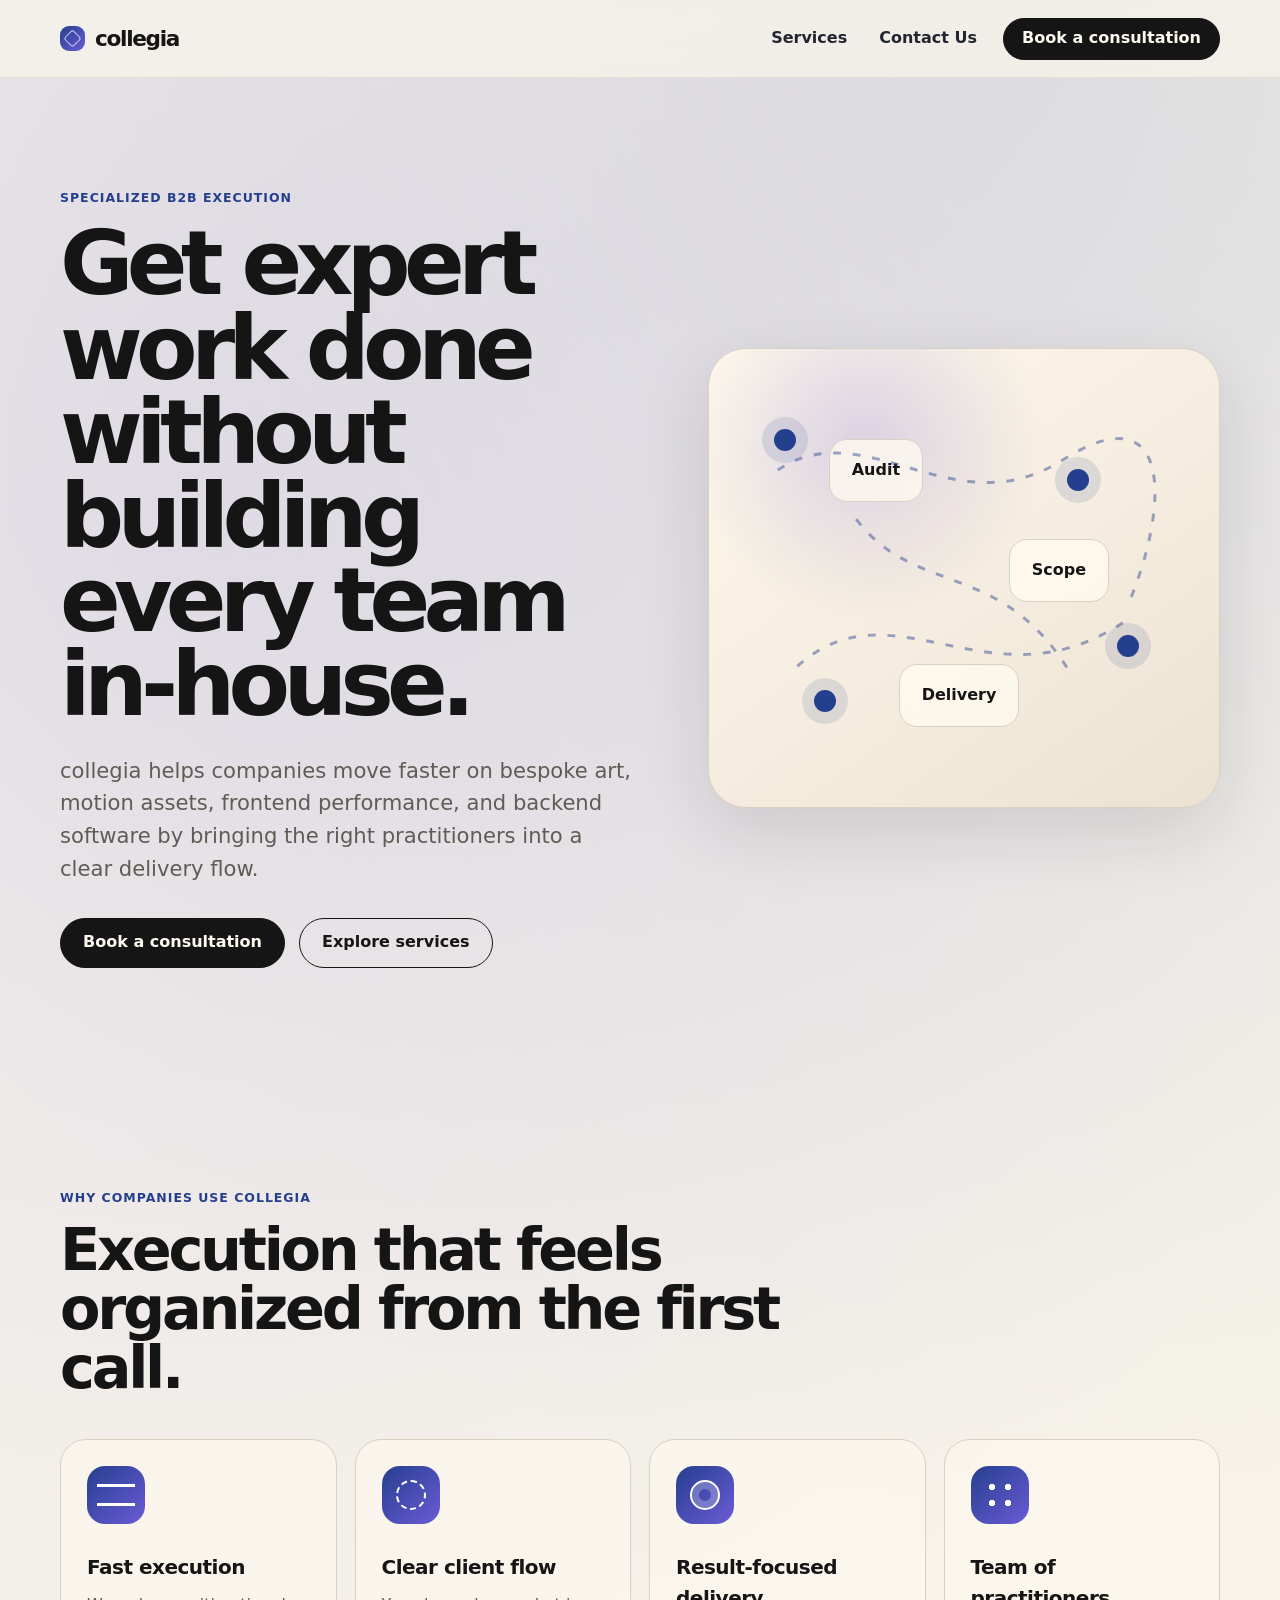
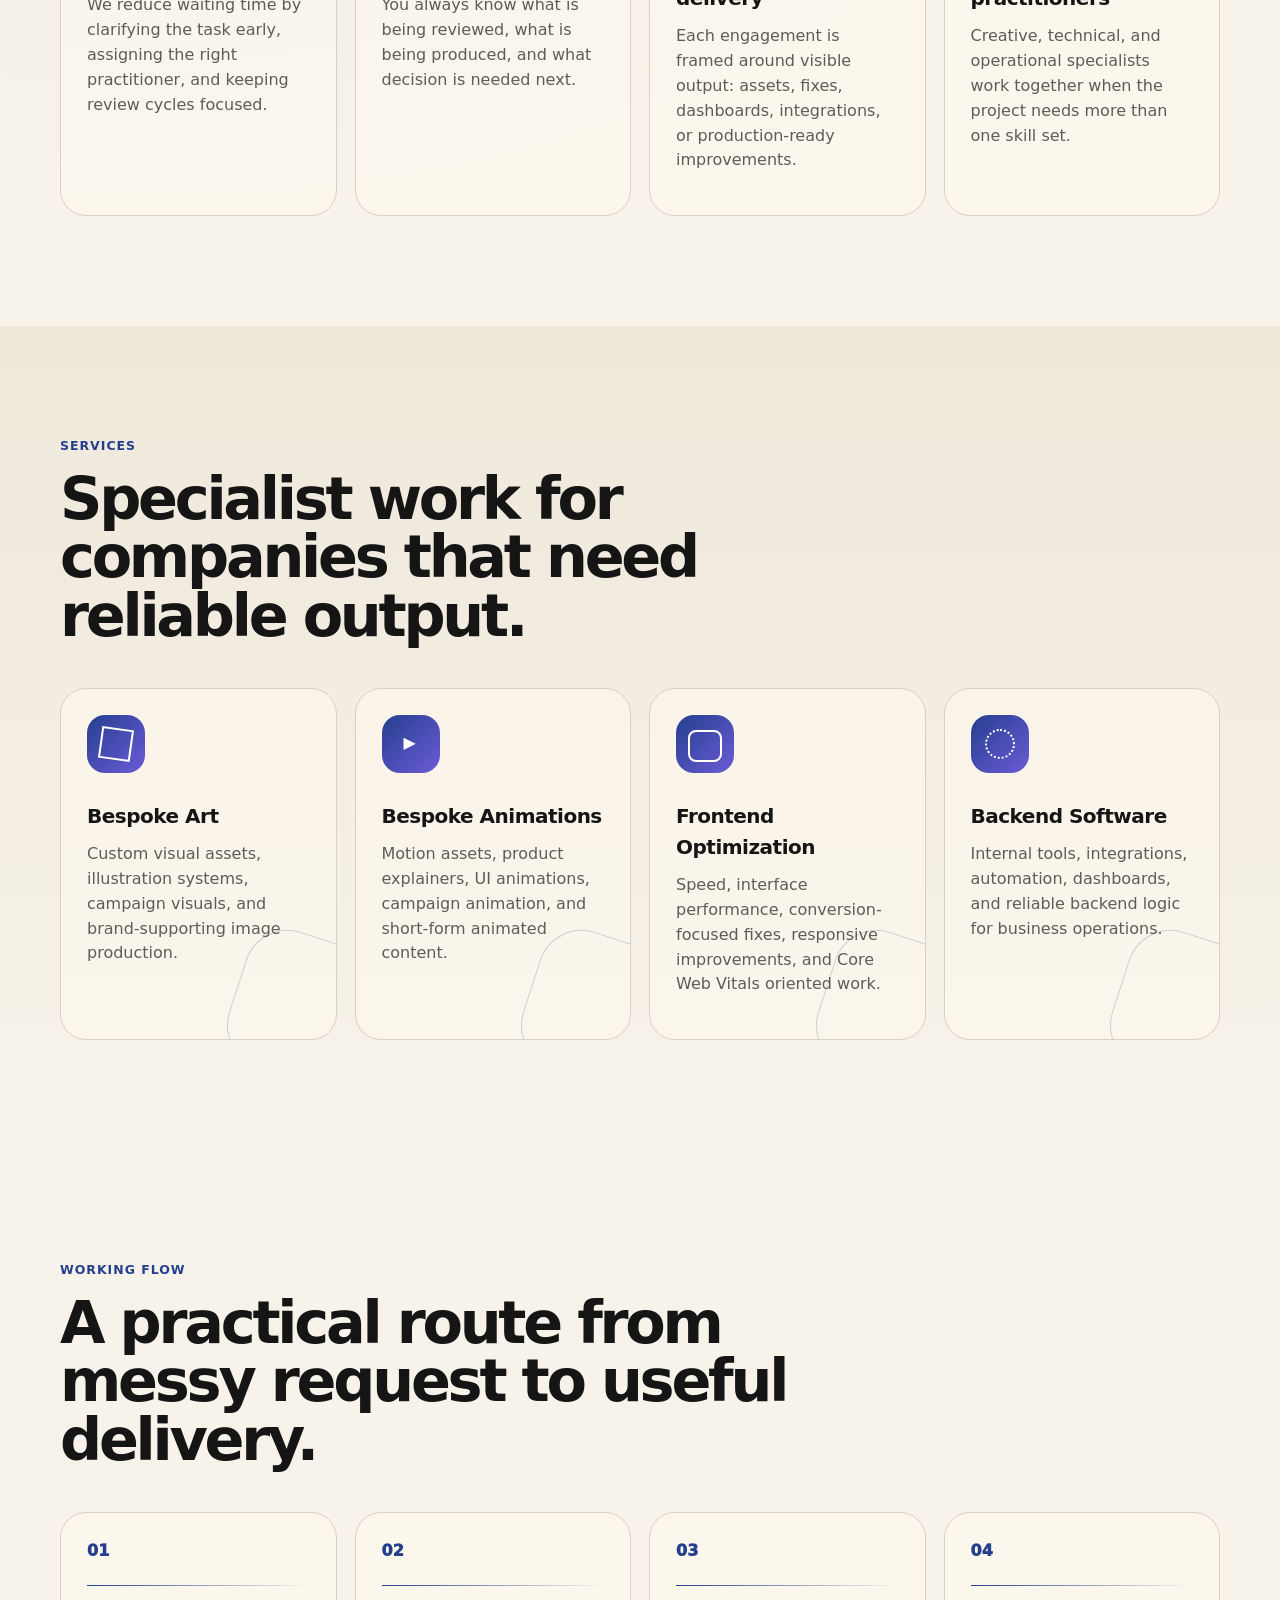
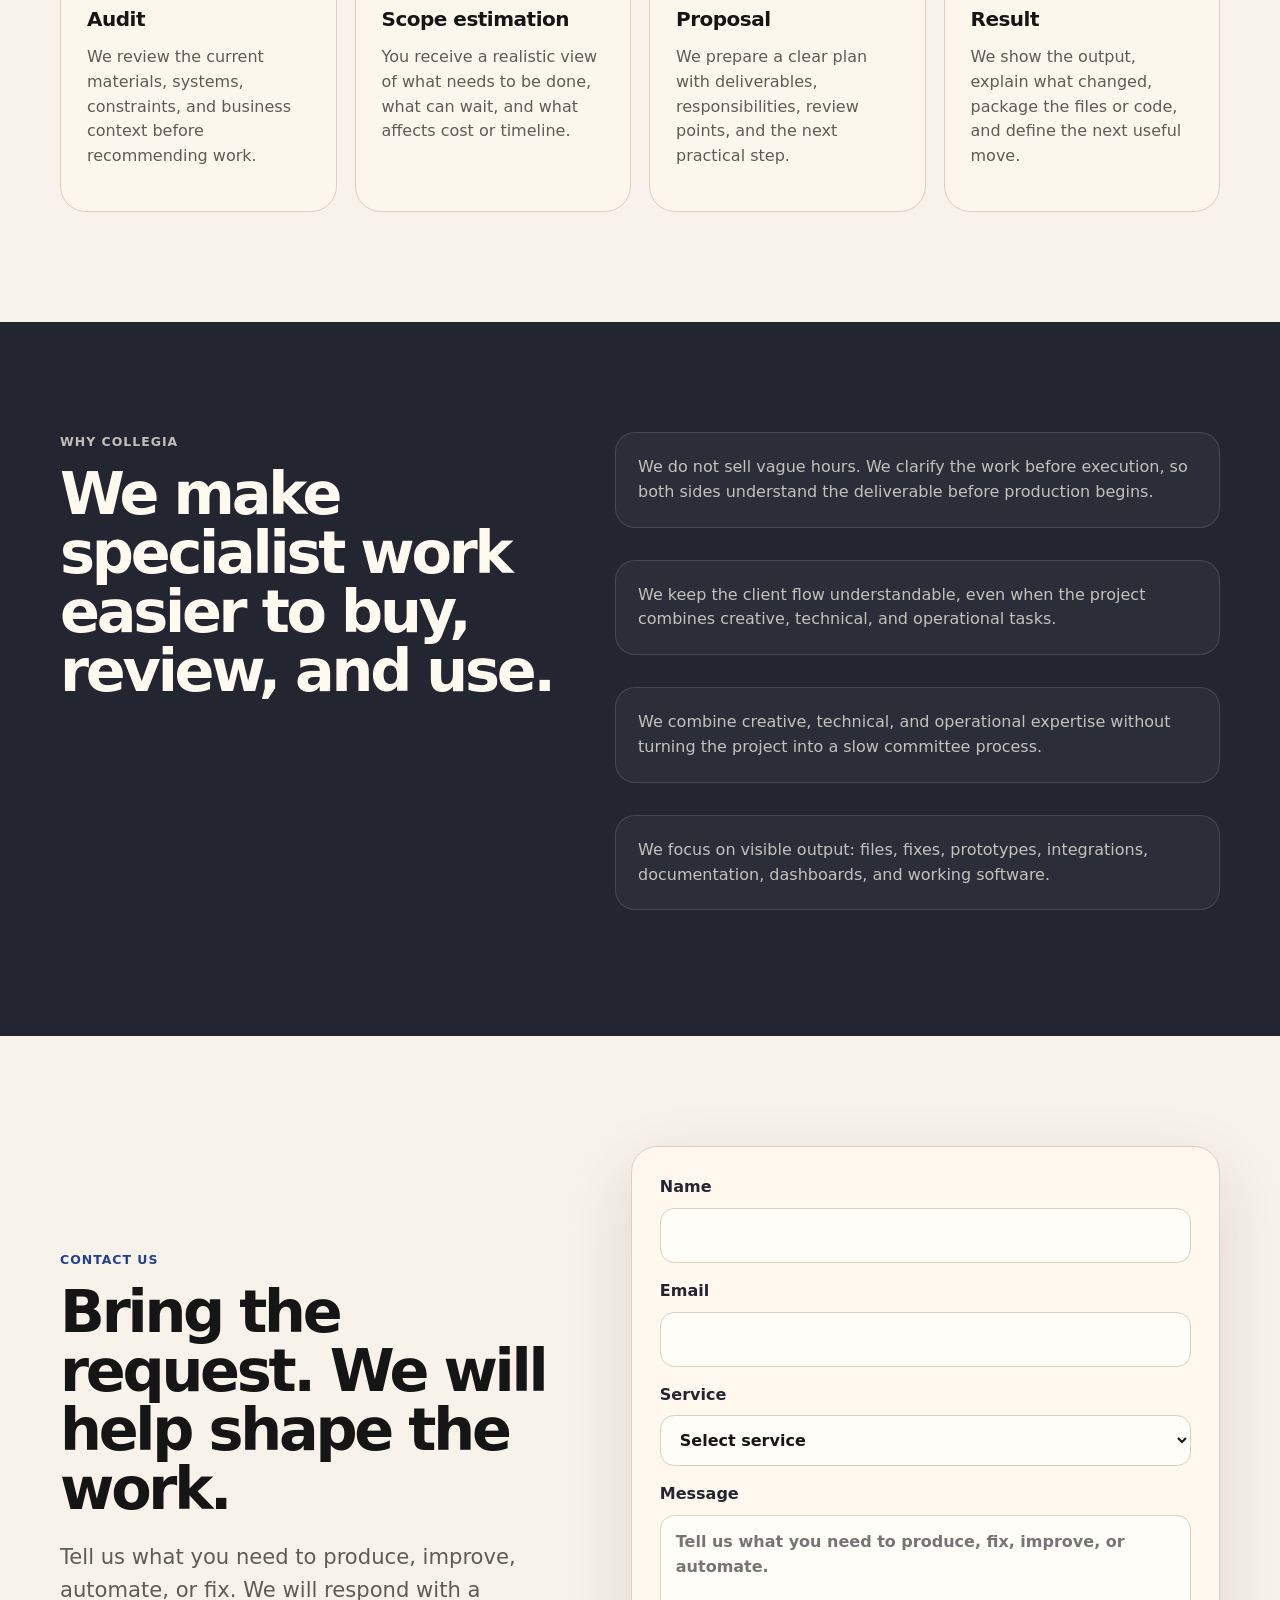
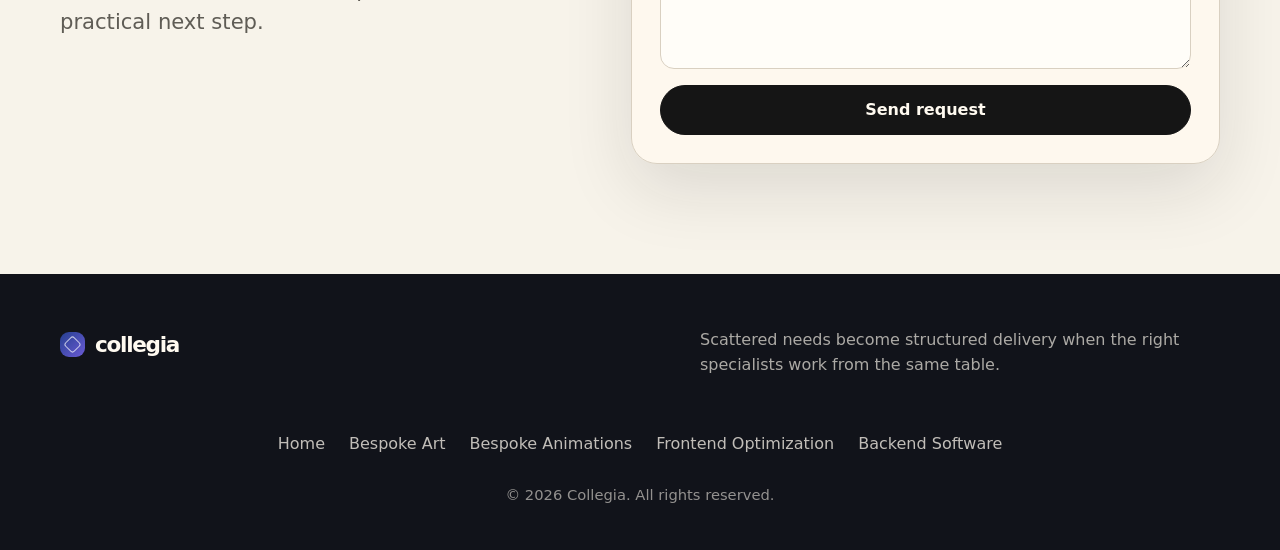
==== index.html @ f005f5a8 "Add files via upload" ====
<!DOCTYPE html>
<html lang="en">
<head>
  <meta charset="UTF-8">
  <meta name="viewport" content="width=device-width, initial-scale=1.0">

  <title>collegia | B2B execution for art, animation, frontend, and backend</title>
  <meta name="description" content="collegia helps companies get specialized B2B execution in bespoke art, animation, frontend optimization, and backend software without building every capability in-house.">
  <meta name="robots" content="index, follow">
  <meta property="og:title" content="collegia | B2B execution for art, animation, frontend, and backend">
  <meta property="og:description" content="collegia helps companies get specialized B2B execution in bespoke art, animation, frontend optimization, and backend software without building every capability in-house.">
  <meta property="og:type" content="website">

  <link rel="stylesheet" href="style.css">
</head>
<body class="home-page">
<header class="site-header" data-header>
  <a class="logo" href="index.html" aria-label="collegia home">
    <span class="logo-mark" aria-hidden="true"></span>
    <span class="logo-text">collegia</span>
  </a>

  <button class="menu-toggle" type="button" data-menu-toggle aria-label="Open navigation menu" aria-expanded="false">
    <span></span>
    <span></span>
  </button>

  <nav class="main-nav" data-nav aria-label="Main navigation">
    <div class="dropdown">
      <button class="nav-link dropdown-toggle" type="button" data-dropdown-toggle aria-expanded="false">Services</button>
      <div class="dropdown-menu" aria-label="Services menu">
        <a href="bespoke-art.html">Bespoke Art</a>
        <a href="bespoke-animations.html">Bespoke Animations</a>
        <a href="frontend-optimization.html">Frontend Optimization</a>
        <a href="backend-software.html">Backend Software</a>
      </div>
    </div>
    <a class="nav-link" href="#contact">Contact Us</a>
    <a class="btn btn-small" href="#contact" data-open-contact>Book a consultation</a>
  </nav>
</header>

<main>

<section class="hero section-pad">
  <div class="container hero-grid">
    <div class="hero-copy reveal">
      <p class="eyebrow">Specialized B2B execution</p>
      <h1>Get expert work done without building every team in-house.</h1>
      <p class="lead">collegia helps companies move faster on bespoke art, motion assets, frontend performance, and backend software by bringing the right practitioners into a clear delivery flow.</p>
      <div class="hero-actions">
        <a class="btn" href="#contact">Book a consultation</a>
        <a class="btn btn-ghost" href="#services">Explore services</a>
      </div>
    </div>

    <div class="hero-visual reveal delay-1" role="img" aria-label="Abstract connected workflow graphic showing audit, scope, and delivery">
      <div class="node node-a"></div>
      <div class="node node-b"></div>
      <div class="node node-c"></div>
      <div class="node node-d"></div>
      <div class="flow-card card-a">Audit</div>
      <div class="flow-card card-b">Scope</div>
      <div class="flow-card card-c">Delivery</div>
      <svg class="flow-lines" viewBox="0 0 520 420" aria-hidden="true">
        <path d="M70 100 C160 40, 250 160, 360 90 S470 130, 430 230" />
        <path d="M90 300 C190 210, 290 350, 430 250" />
        <path d="M150 150 C210 230, 300 190, 370 310" />
      </svg>
    </div>
  </div>
</section>

<section class="section-pad">
  <div class="container">
    <div class="section-head reveal">
      <p class="eyebrow">Why companies use collegia</p>
      <h2>Execution that feels organized from the first call.</h2>
    </div>

    <div class="benefit-grid">
      <article class="feature-card reveal">
        <span class="mini-icon speed" aria-hidden="true"></span>
        <h3>Fast execution</h3>
        <p>We reduce waiting time by clarifying the task early, assigning the right practitioner, and keeping review cycles focused.</p>
      </article>
      <article class="feature-card reveal">
        <span class="mini-icon path" aria-hidden="true"></span>
        <h3>Clear client flow</h3>
        <p>You always know what is being reviewed, what is being produced, and what decision is needed next.</p>
      </article>
      <article class="feature-card reveal">
        <span class="mini-icon target" aria-hidden="true"></span>
        <h3>Result-focused delivery</h3>
        <p>Each engagement is framed around visible output: assets, fixes, dashboards, integrations, or production-ready improvements.</p>
      </article>
      <article class="feature-card reveal">
        <span class="mini-icon team" aria-hidden="true"></span>
        <h3>Team of practitioners</h3>
        <p>Creative, technical, and operational specialists work together when the project needs more than one skill set.</p>
      </article>
    </div>
  </div>
</section>

<section class="section-pad soft-section" id="services">
  <div class="container">
    <div class="section-head reveal">
      <p class="eyebrow">Services</p>
      <h2>Specialist work for companies that need reliable output.</h2>
    </div>

    <div class="service-grid">
      <a class="service-card reveal" href="bespoke-art.html">
        <span class="service-art" aria-hidden="true"></span>
        <h3>Bespoke Art</h3>
        <p>Custom visual assets, illustration systems, campaign visuals, and brand-supporting image production.</p>
      </a>
      <a class="service-card reveal" href="bespoke-animations.html">
        <span class="service-motion" aria-hidden="true"></span>
        <h3>Bespoke Animations</h3>
        <p>Motion assets, product explainers, UI animations, campaign animation, and short-form animated content.</p>
      </a>
      <a class="service-card reveal" href="frontend-optimization.html">
        <span class="service-front" aria-hidden="true"></span>
        <h3>Frontend Optimization</h3>
        <p>Speed, interface performance, conversion-focused fixes, responsive improvements, and Core Web Vitals oriented work.</p>
      </a>
      <a class="service-card reveal" href="backend-software.html">
        <span class="service-back" aria-hidden="true"></span>
        <h3>Backend Software</h3>
        <p>Internal tools, integrations, automation, dashboards, and reliable backend logic for business operations.</p>
      </a>
    </div>
  </div>
</section>

<section class="section-pad">
  <div class="container">
    <div class="section-head reveal">
      <p class="eyebrow">Working flow</p>
      <h2>A practical route from messy request to useful delivery.</h2>
    </div>

    <div class="roadmap">
      <article class="road-step reveal"><span>01</span><h3>Audit</h3><p>We review the current materials, systems, constraints, and business context before recommending work.</p></article>
      <article class="road-step reveal"><span>02</span><h3>Scope estimation</h3><p>You receive a realistic view of what needs to be done, what can wait, and what affects cost or timeline.</p></article>
      <article class="road-step reveal"><span>03</span><h3>Proposal</h3><p>We prepare a clear plan with deliverables, responsibilities, review points, and the next practical step.</p></article>
      <article class="road-step reveal"><span>04</span><h3>Result</h3><p>We show the output, explain what changed, package the files or code, and define the next useful move.</p></article>
    </div>
  </div>
</section>

<section class="section-pad why-section">
  <div class="container why-grid">
    <div class="reveal">
      <p class="eyebrow">Why collegia</p>
      <h2>We make specialist work easier to buy, review, and use.</h2>
    </div>
    <div class="why-list reveal delay-1">
      <p>We do not sell vague hours. We clarify the work before execution, so both sides understand the deliverable before production begins.</p>
      <p>We keep the client flow understandable, even when the project combines creative, technical, and operational tasks.</p>
      <p>We combine creative, technical, and operational expertise without turning the project into a slow committee process.</p>
      <p>We focus on visible output: files, fixes, prototypes, integrations, documentation, dashboards, and working software.</p>
    </div>
  </div>
</section>

<section class="contact-section section-pad" id="contact">
  <div class="container contact-grid">
    <div class="reveal">
      <p class="eyebrow">Contact us</p>
      <h2>Bring the request. We will help shape the work.</h2>
      <p class="lead">Tell us what you need to produce, improve, automate, or fix. We will respond with a practical next step.</p>
    </div>
    <form class="contact-form reveal" action="https://formsubmit.co/contactevheniiteslia@gmail.com" method="POST">
  <input type="hidden" name="_captcha" value="false">
  <input type="hidden" name="_subject" value="New collegia Website Lead">
  <input type="hidden" name="_template" value="table">

  <label for="home-name">Name
    <input id="home-name" required name="name" type="text" autocomplete="name">
  </label>

  <label for="home-email">Email
    <input id="home-email" required name="email" type="email" autocomplete="email">
  </label>

  <label for="home-service">Service
    <select id="home-service" name="service">
      <option value="">Select service</option>
      <option value="Bespoke Art">Bespoke Art</option>
      <option value="Bespoke Animations">Bespoke Animations</option>
      <option value="Frontend Optimization">Frontend Optimization</option>
      <option value="Backend Software">Backend Software</option>
      <option value="All">All</option>
    </select>
  </label>

  <label for="home-message">Message
    <textarea id="home-message" name="message" rows="5" placeholder="Tell us what you need to produce, fix, improve, or automate."></textarea>
  </label>

  <button class="btn" type="submit">Send request</button>
</form>
  </div>
</section>

</main>

<footer class="site-footer">
  <div class="container footer-top">
    <a class="logo footer-logo" href="index.html" aria-label="collegia home">
      <span class="logo-mark" aria-hidden="true"></span>
      <span class="logo-text">collegia</span>
    </a>
    <p>Scattered needs become structured delivery when the right specialists work from the same table.</p>
  </div>

  <nav class="footer-nav" aria-label="Footer navigation">
    <a href="index.html">Home</a>
    <a href="bespoke-art.html">Bespoke Art</a>
    <a href="bespoke-animations.html">Bespoke Animations</a>
    <a href="frontend-optimization.html">Frontend Optimization</a>
    <a href="backend-software.html">Backend Software</a>
  </nav>

  <p class="copyright">© 2026 Collegia. All rights reserved.</p>
</footer>
<div class="contact-modal" data-contact-modal aria-hidden="true">
  <div class="modal-backdrop" data-close-modal></div>
  <div class="modal-panel" role="dialog" aria-modal="true" aria-labelledby="modal-title">
    <button class="modal-close" type="button" data-close-modal aria-label="Close contact form">×</button>
    <p class="eyebrow">Consultation</p>
    <h2 id="modal-title">Tell us what needs to move forward.</h2>
    <p class="modal-copy">Share the work, the deadline, and the current situation. We will respond with a practical next step.</p>
<form class="contact-form reveal" action="https://formsubmit.co/contactevheniiteslia@gmail.com" method="POST">
  <input type="hidden" name="_captcha" value="false">
  <input type="hidden" name="_subject" value="New collegia Website Lead">
  <input type="hidden" name="_template" value="table">

  <label for="modal-name">Name
    <input id="modal-name" required name="name" type="text" autocomplete="name">
  </label>

  <label for="modal-email">Email
    <input id="modal-email" required name="email" type="email" autocomplete="email">
  </label>

  <label for="modal-service">Service
    <select id="modal-service" name="service">
      <option value="">Select service</option>
      <option value="Bespoke Art">Bespoke Art</option>
      <option value="Bespoke Animations">Bespoke Animations</option>
      <option value="Frontend Optimization">Frontend Optimization</option>
      <option value="Backend Software">Backend Software</option>
      <option value="All">All</option>
    </select>
  </label>

  <label for="modal-message">Message
    <textarea id="modal-message" name="message" rows="5" placeholder="Tell us what you need to produce, fix, improve, or automate."></textarea>
  </label>

  <button class="btn" type="submit">Send request</button>
</form>
  </div>
</div>

<script src="script.js"></script>
</body>
</html>
---- style.css ----
:root{
  --bg:#f7f3ea;
  --bg-soft:#efe8db;
  --paper:#fffaf0;
  --text:#151515;
  --muted:#5f5c55;
  --line:#d9d0c1;
  --blue:#253f8f;
  --violet:#6b5bd6;
  --graphite:#232631;
  --white:#fffaf0;
  --shadow:0 24px 70px rgba(25,25,25,.12);
  --shadow-soft:0 14px 38px rgba(25,25,25,.08);
  --radius:26px;
  --radius-sm:16px;
  --container:1160px;
}

*{box-sizing:border-box}
html{scroll-behavior:smooth}
body{
  margin:0;
  font-family:Inter,ui-sans-serif,system-ui,-apple-system,BlinkMacSystemFont,"Segoe UI",sans-serif;
  background:
    radial-gradient(circle at 15% 10%,rgba(107,91,214,.12),transparent 26%),
    radial-gradient(circle at 82% 0%,rgba(37,63,143,.11),transparent 28%),
    var(--bg);
  color:var(--text);
  line-height:1.55;
  text-rendering:optimizeLegibility;
}
body.modal-open{overflow:hidden}
a{color:inherit;text-decoration:none}
button,input,select,textarea{font:inherit}
.container{width:min(var(--container),calc(100% - 40px));margin-inline:auto}
.section-pad{padding:110px 0}
.soft-section{background:linear-gradient(180deg,var(--bg-soft),var(--bg))}
.eyebrow{
  margin:0 0 14px;
  color:var(--blue);
  font-weight:850;
  letter-spacing:.08em;
  text-transform:uppercase;
  font-size:.78rem;
}
h1,h2,h3,p{margin-top:0}
h1{font-size:clamp(2.7rem,7vw,6.4rem);line-height:.94;letter-spacing:-.075em;margin-bottom:28px}
h2{font-size:clamp(2rem,4.6vw,4.35rem);line-height:1;letter-spacing:-.055em;margin-bottom:22px}
h3{font-size:1.25rem;letter-spacing:-.025em;margin-bottom:10px}
p{color:var(--muted)}
.lead{font-size:clamp(1.05rem,2vw,1.32rem);max-width:700px}

.site-header{
  position:sticky;top:0;z-index:20;
  height:78px;
  display:flex;align-items:center;justify-content:space-between;
  padding:0 max(20px,calc((100vw - var(--container))/2));
  background:rgba(247,243,234,.76);
  backdrop-filter:blur(18px);
  border-bottom:1px solid rgba(217,208,193,.55);
  transition:box-shadow .25s,background .25s;
}
.site-header.is-scrolled{box-shadow:0 12px 40px rgba(20,20,20,.08);background:rgba(247,243,234,.94)}
.logo{display:inline-flex;align-items:center;gap:10px;font-weight:900;letter-spacing:-.06em;font-size:1.35rem}
.logo-mark{
  width:25px;height:25px;border-radius:9px;
  background:linear-gradient(135deg,var(--blue),var(--violet));
  position:relative;display:inline-block;flex:0 0 auto;
}
.logo-mark:after{
  content:"";position:absolute;inset:6px;border:1px solid rgba(255,255,255,.7);
  transform:rotate(45deg);border-radius:3px;
}
.main-nav{display:flex;align-items:center;gap:26px}
.nav-link,.dropdown-toggle{font:inherit;border:0;background:transparent;color:var(--graphite);font-weight:700;cursor:pointer}
.nav-link:hover,.dropdown-toggle:hover{color:var(--blue)}
.dropdown{position:relative}
.dropdown-menu{
  position:absolute;top:34px;right:0;width:250px;padding:10px;
  background:rgba(255,250,240,.97);border:1px solid var(--line);
  border-radius:18px;box-shadow:var(--shadow);
  opacity:0;visibility:hidden;transform:translateY(10px);
  transition:.22s;
}
.dropdown:hover .dropdown-menu,.dropdown.open .dropdown-menu{opacity:1;visibility:visible;transform:translateY(0)}
.dropdown-menu a{display:block;padding:12px 14px;border-radius:12px;color:var(--muted)}
.dropdown-menu a:hover{background:var(--bg-soft);color:var(--text)}
.btn{
  display:inline-flex;align-items:center;justify-content:center;
  min-height:50px;padding:0 22px;border-radius:999px;
  background:var(--text);color:var(--white);
  font-weight:850;border:1px solid var(--text);
  transition:transform .22s,box-shadow .22s,background .22s,border-color .22s;
}
.btn:hover{transform:translateY(-3px);box-shadow:0 18px 35px rgba(21,21,21,.18)}
.btn-small{min-height:42px;padding:0 18px}
.btn-ghost{background:transparent;color:var(--text)}
.btn-ghost:hover{background:var(--paper)}
.hero{min-height:calc(100vh - 78px);display:flex;align-items:center;overflow:hidden}
.service-hero{min-height:82vh}
.hero-grid{display:grid;grid-template-columns:1.06fr .94fr;align-items:center;gap:70px}
.hero-actions{display:flex;gap:14px;flex-wrap:wrap;margin-top:32px}
.hero-visual,.service-visual{
  min-height:460px;border:1px solid var(--line);border-radius:38px;
  background:radial-gradient(circle at 30% 20%,rgba(107,91,214,.22),transparent 35%),linear-gradient(145deg,#fff9ec,#ece2d3);
  box-shadow:var(--shadow);position:relative;overflow:hidden;
}
.flow-lines{position:absolute;inset:0;width:100%;height:100%;fill:none;stroke:rgba(37,63,143,.45);stroke-width:3;stroke-dasharray:8 12;animation:dash 12s linear infinite}
@keyframes dash{to{stroke-dashoffset:-260}}
.node{position:absolute;width:22px;height:22px;border-radius:50%;background:var(--blue);box-shadow:0 0 0 12px rgba(37,63,143,.12)}
.node-a{top:80px;left:65px}.node-b{top:120px;right:130px}.node-c{bottom:95px;left:105px}.node-d{bottom:150px;right:80px}
.flow-card{
  position:absolute;padding:18px 22px;background:rgba(255,250,240,.78);
  border:1px solid var(--line);border-radius:18px;font-weight:850;backdrop-filter:blur(10px)
}
.card-a{top:90px;left:120px}.card-b{top:190px;right:110px}.card-c{bottom:80px;left:190px}
.section-head{max-width:780px;margin-bottom:42px}
.benefit-grid,.service-grid{display:grid;grid-template-columns:repeat(4,1fr);gap:18px}
.feature-card,.service-card,.road-step{
  border:1px solid var(--line);background:rgba(255,250,240,.58);
  border-radius:var(--radius);padding:26px;position:relative;overflow:hidden;
  transition:transform .25s,border-color .25s,box-shadow .25s,background .25s;
}
.feature-card:hover,.service-card:hover,.road-step:hover{transform:translateY(-7px);border-color:rgba(37,63,143,.38);box-shadow:var(--shadow);background:rgba(255,250,240,.9)}
.mini-icon,.service-card span{
  display:block;width:58px;height:58px;margin-bottom:28px;border-radius:18px;
  background:linear-gradient(135deg,var(--blue),var(--violet));
  position:relative;
}
.speed:after{content:"";position:absolute;inset:18px 10px;border-top:3px solid #fff;border-bottom:3px solid #fff}
.path:after{content:"";position:absolute;inset:14px;border:2px dashed #fff;border-radius:50%}
.target:after{content:"";position:absolute;inset:14px;border:2px solid #fff;border-radius:50%;box-shadow:inset 0 0 0 7px rgba(255,255,255,.25)}
.team:after{content:"";position:absolute;inset:13px;background:radial-gradient(circle,#fff 28%,transparent 30%) 0 0/16px 16px}
.service-card{display:block;min-height:310px}
.service-card:after{
  content:"";position:absolute;right:-40px;bottom:-40px;width:140px;height:140px;
  border:1px solid rgba(37,63,143,.22);border-radius:44px;transform:rotate(18deg)
}
.service-art:after{content:"";position:absolute;inset:13px;border:2px solid #fff;transform:rotate(8deg)}
.service-motion:after{content:"▶";position:absolute;color:#fff;left:22px;top:16px}
.service-front:after{content:"";position:absolute;left:12px;right:12px;top:15px;height:28px;border:2px solid #fff;border-radius:8px}
.service-back:after{content:"";position:absolute;inset:14px;border:2px dotted #fff;border-radius:50%}
.roadmap{display:grid;grid-template-columns:repeat(4,1fr);gap:18px;position:relative}
.road-step span{display:inline-flex;color:var(--blue);font-weight:950;margin-bottom:40px}
.road-step:before{
  content:"";position:absolute;left:26px;right:26px;top:72px;height:1px;
  background:linear-gradient(90deg,var(--blue),transparent);
}
.why-section{background:var(--graphite);color:var(--white)}
.why-section h2{color:var(--white)}
.why-section p{color:rgba(255,250,240,.72)}
.why-grid{display:grid;grid-template-columns:.9fr 1.1fr;gap:60px;align-items:start}
.why-list{display:grid;gap:16px}
.why-list p{
  padding:22px;border:1px solid rgba(255,255,255,.12);
  border-radius:20px;background:rgba(255,255,255,.04);
}
.contact-section{min-height:90vh;display:flex;align-items:center}
.contact-grid{display:grid;grid-template-columns:.85fr 1fr;gap:70px;align-items:center}
.contact-form{
  display:grid;gap:16px;padding:28px;border:1px solid var(--line);
  border-radius:var(--radius);background:rgba(255,250,240,.84);box-shadow:var(--shadow)
}
label{display:grid;gap:8px;color:var(--graphite);font-weight:800}
input,select,textarea{
  width:100%;border:1px solid var(--line);border-radius:14px;
  padding:14px 15px;background:#fffdf8;color:var(--text);
}
textarea{resize:vertical}
input:focus,select:focus,textarea:focus,.btn:focus-visible,a:focus-visible,button:focus-visible{
  outline:3px solid rgba(107,91,214,.28);outline-offset:3px
}
.site-footer{padding:54px 0 28px;background:#11131a;color:var(--white)}
.footer-top{display:flex;justify-content:space-between;gap:30px;align-items:flex-start}
.footer-top p{max-width:520px;color:rgba(255,250,240,.65)}
.footer-nav{display:flex;justify-content:center;gap:24px;flex-wrap:wrap;margin:38px auto 28px;color:rgba(255,250,240,.74)}
.footer-nav a:hover{color:var(--white)}
.copyright{text-align:center;color:rgba(255,250,240,.55);font-size:.92rem}

.contact-modal{position:fixed;inset:0;z-index:50;display:none;align-items:center;justify-content:center;padding:20px}
.contact-modal.open{display:flex}
.modal-backdrop{position:absolute;inset:0;background:rgba(17,19,26,.68);backdrop-filter:blur(8px)}
.modal-panel{
  position:relative;z-index:1;width:min(720px,100%);max-height:92vh;overflow:auto;
  background:var(--bg);border:1px solid var(--line);border-radius:32px;
  padding:30px;box-shadow:var(--shadow);
}
.modal-copy{max-width:590px}
.modal-close{
  position:absolute;right:18px;top:14px;width:42px;height:42px;border:1px solid var(--line);
  border-radius:50%;background:var(--paper);font-size:28px;cursor:pointer;
}
.reveal{opacity:0;transform:translateY(26px);transition:opacity .75s ease,transform .75s ease}
.reveal.visible{opacity:1;transform:translateY(0)}
.delay-1{transition-delay:.12s}

/* Service visuals */
.service-visual span,.service-visual i,.service-visual b,.service-visual em{position:absolute;display:block}
.art-visual span{border-radius:24px;border:1px solid rgba(21,21,21,.12);background:rgba(255,250,240,.65)}
.art-visual span:nth-child(1){width:230px;height:160px;left:55px;top:60px;transform:rotate(-7deg)}
.art-visual span:nth-child(2){width:240px;height:190px;right:55px;top:120px;background:rgba(107,91,214,.18)}
.art-visual span:nth-child(3){width:170px;height:170px;left:140px;bottom:55px;background:rgba(37,63,143,.18)}
.art-visual span:nth-child(4){width:90px;height:90px;right:130px;bottom:70px;background:var(--blue)}
.motion-visual span{width:110px;height:76px;border-radius:18px;border:1px solid rgba(21,21,21,.14);background:rgba(255,250,240,.75)}
.motion-visual span:nth-child(1){left:70px;top:80px}.motion-visual span:nth-child(2){left:200px;top:160px}.motion-visual span:nth-child(3){right:80px;bottom:90px}
.motion-visual i{inset:70px;border:2px dashed rgba(37,63,143,.35);border-radius:50%;animation:spin 18s linear infinite}
.motion-visual:after{content:"▶";position:absolute;left:50%;top:50%;transform:translate(-50%,-50%);font-size:44px;color:var(--blue)}
@keyframes spin{to{transform:rotate(360deg)}}
.frontend-visual span{left:55px;right:55px;height:78px;border-radius:18px;background:rgba(255,250,240,.72);border:1px solid var(--line)}
.frontend-visual span:nth-child(1){top:70px}.frontend-visual span:nth-child(2){top:175px}.frontend-visual span:nth-child(3){top:280px}
.frontend-visual b{right:70px;top:80px;width:110px;height:110px;border-radius:50%;border:12px solid rgba(37,63,143,.2);border-top-color:var(--blue)}
.backend-visual span{width:92px;height:92px;border-radius:28px;background:rgba(255,250,240,.76);border:1px solid var(--line)}
.backend-visual span:nth-child(1){left:80px;top:90px}.backend-visual span:nth-child(2){right:90px;top:170px}.backend-visual span:nth-child(3){left:190px;bottom:80px}
.backend-visual em{inset:90px;border:2px dashed rgba(37,63,143,.38);border-radius:40px}
.backend-visual:after{content:"API";position:absolute;right:95px;bottom:95px;color:var(--blue);font-weight:950;letter-spacing:.12em}

.menu-toggle{display:none;background:transparent;border:0;width:44px;height:44px;cursor:pointer}
.menu-toggle span{display:block;height:2px;background:var(--text);margin:7px;border-radius:2px;transition:.2s}
.menu-toggle[aria-expanded="true"] span:first-child{transform:translateY(4.5px) rotate(45deg)}
.menu-toggle[aria-expanded="true"] span:last-child{transform:translateY(-4.5px) rotate(-45deg)}

@media (prefers-reduced-motion: reduce){
  *,*::before,*::after{scroll-behavior:auto!important;animation:none!important;transition:none!important}
  .reveal{opacity:1;transform:none}
}

@media (max-width: 980px){
  .section-pad{padding:82px 0}
  .hero-grid,.why-grid,.contact-grid{grid-template-columns:1fr;gap:42px}
  .hero,.service-hero{min-height:auto}
  .hero-visual,.service-visual{min-height:360px}
  .benefit-grid,.service-grid,.roadmap{grid-template-columns:repeat(2,1fr)}
  .menu-toggle{display:block}
  .main-nav{
    position:fixed;top:78px;left:16px;right:16px;
    display:none;flex-direction:column;align-items:stretch;gap:10px;
    padding:18px;background:rgba(255,250,240,.98);border:1px solid var(--line);
    border-radius:22px;box-shadow:var(--shadow)
  }
  .main-nav.open{display:flex}
  .dropdown-menu{position:static;width:100%;box-shadow:none;margin-top:8px;display:none;opacity:1;visibility:visible;transform:none}
  .dropdown.open .dropdown-menu{display:block}
}

@media (max-width: 640px){
  .container{width:min(100% - 28px,var(--container))}
  .benefit-grid,.service-grid,.roadmap{grid-template-columns:1fr}
  .footer-top{flex-direction:column}
  .hero-actions{flex-direction:column;align-items:stretch}
  h1{font-size:3.1rem}
  .contact-form,.modal-panel{padding:20px}
  .site-header{padding-inline:14px}
  .flow-card{padding:12px 14px}
  .card-a{left:42px}.card-b{right:40px}.card-c{left:90px}
}
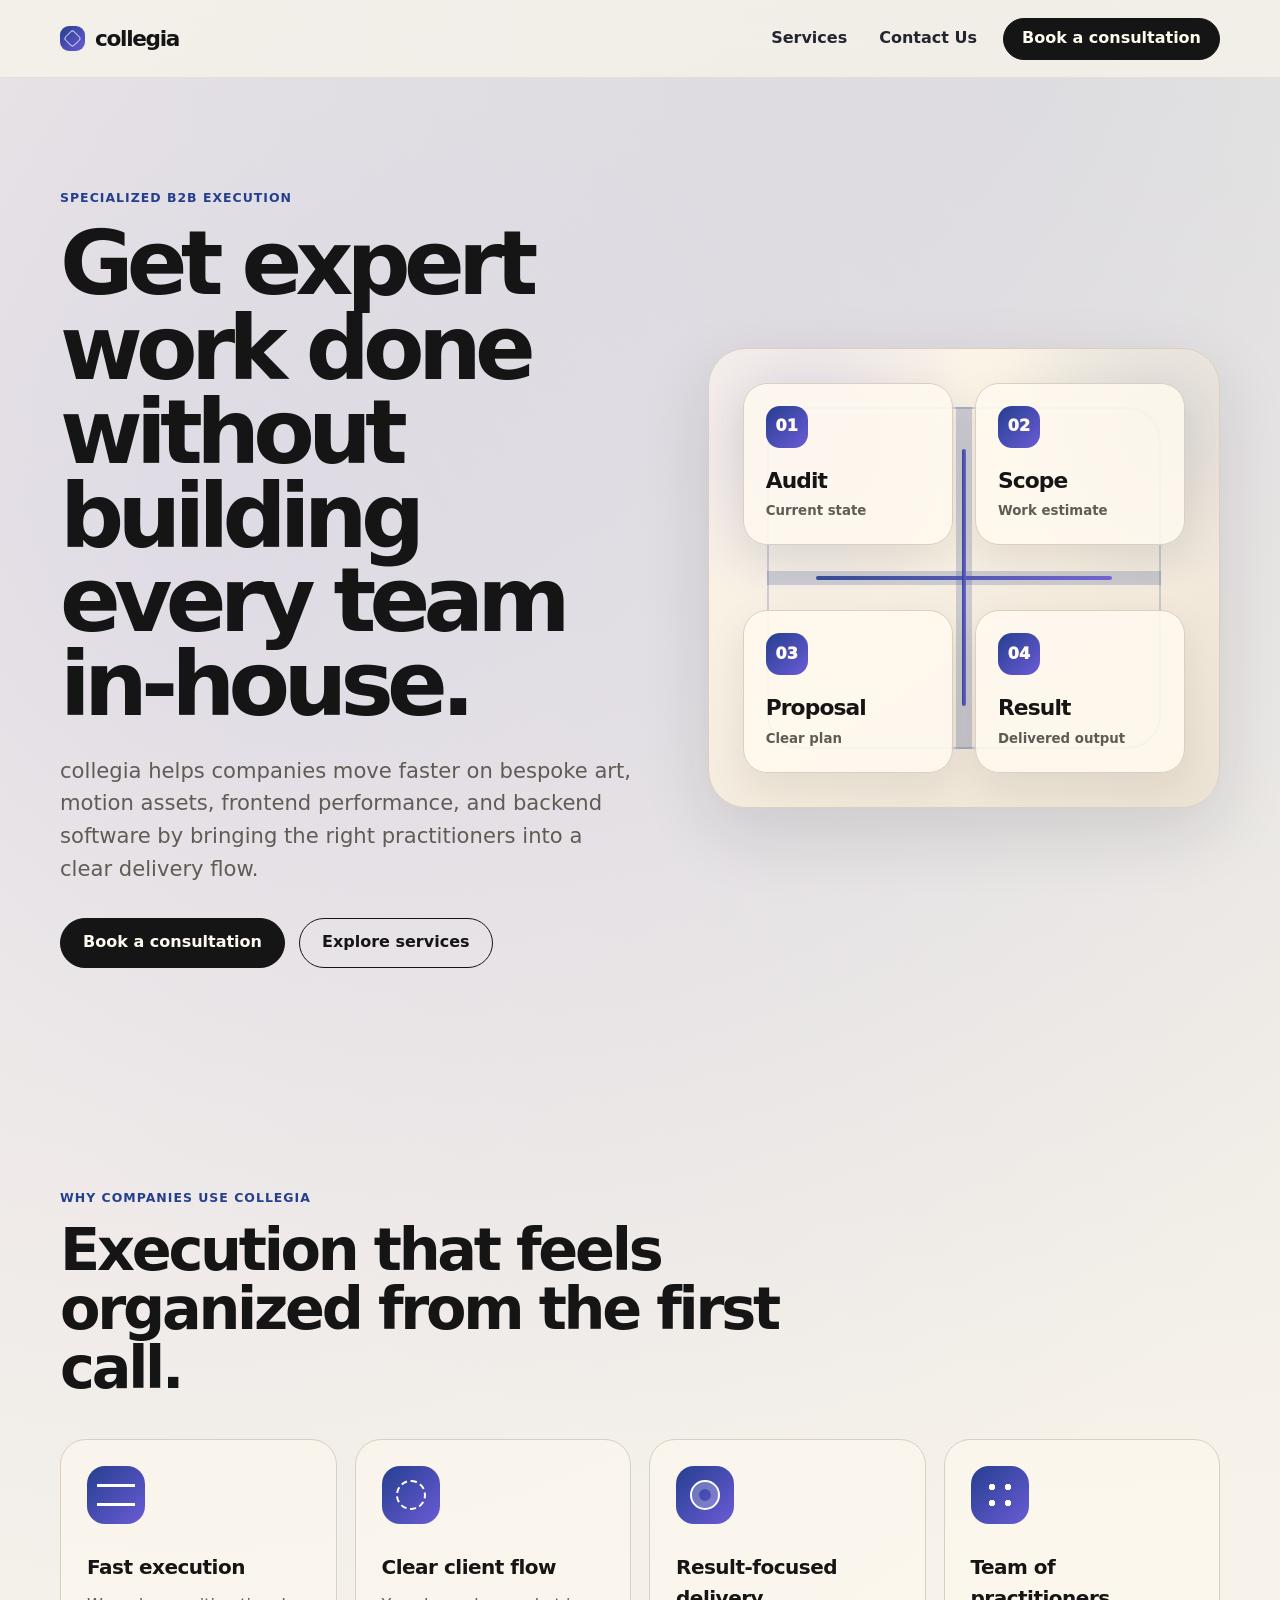
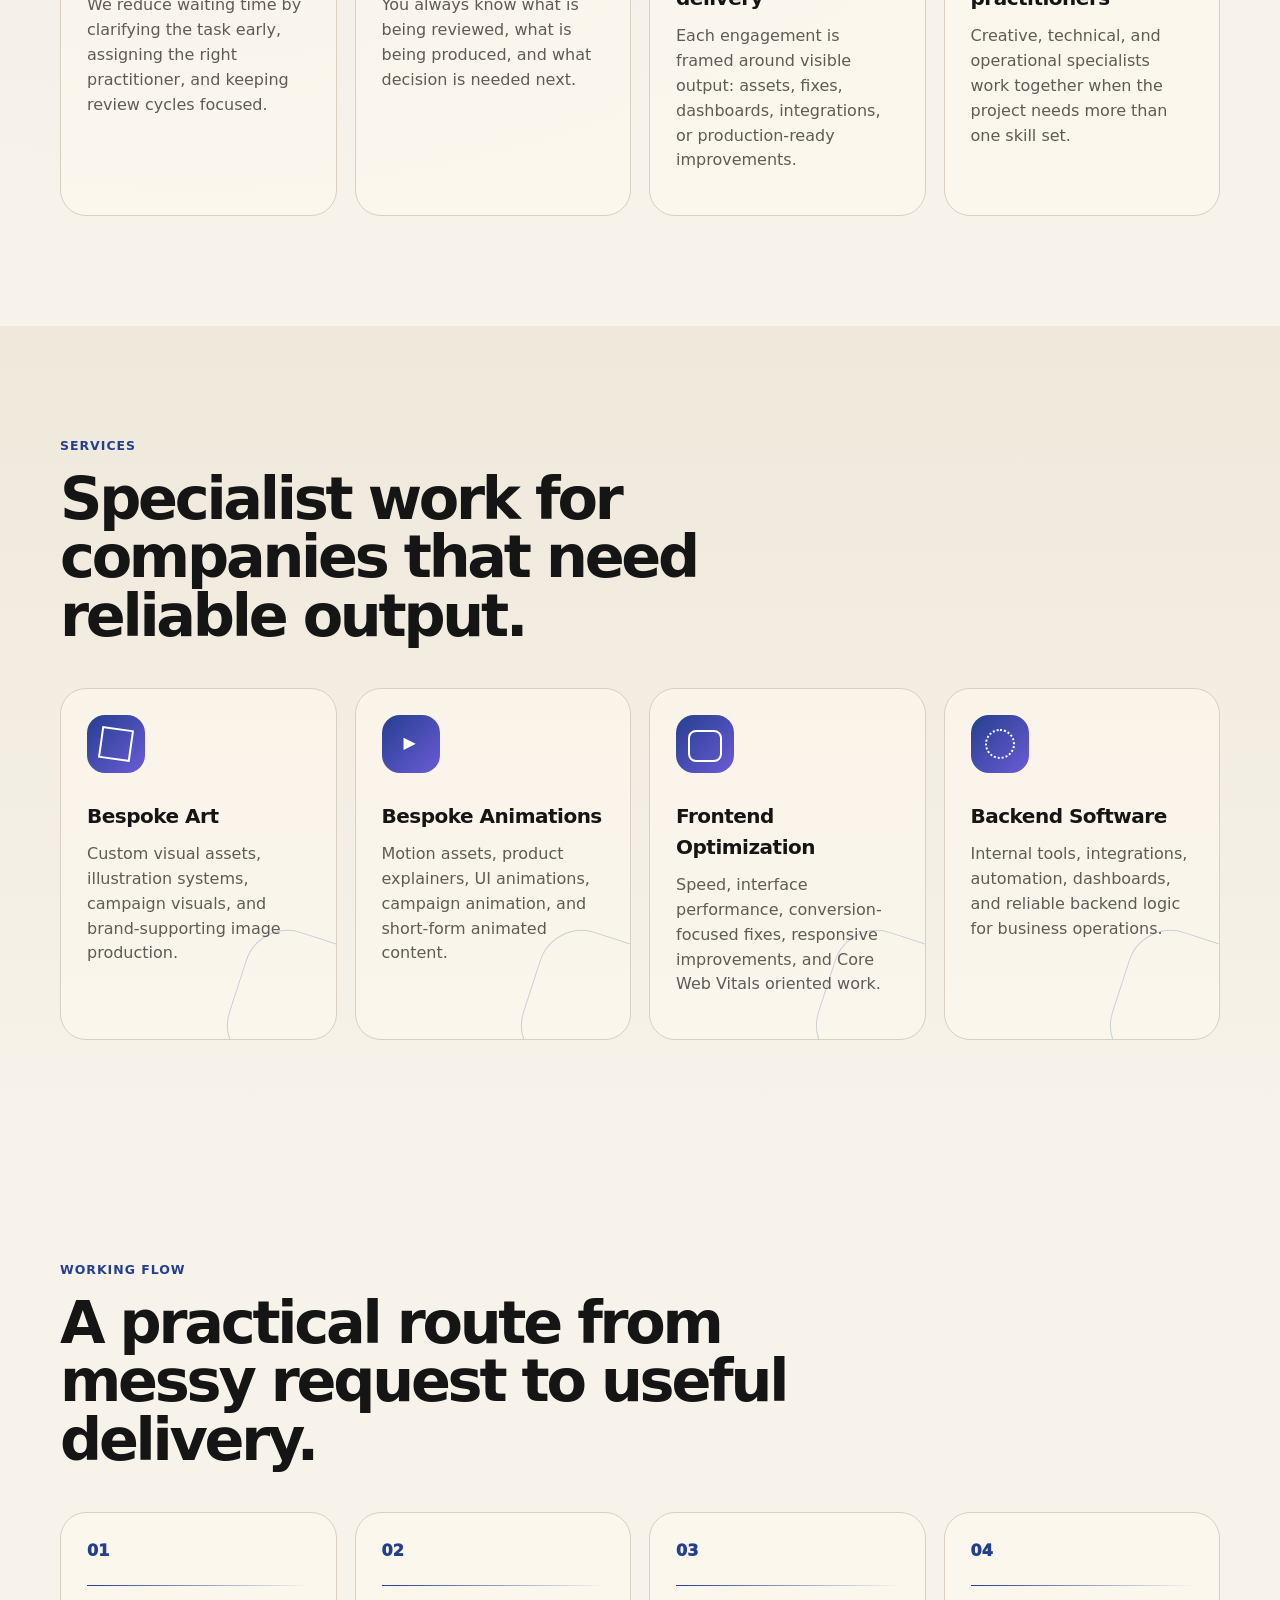
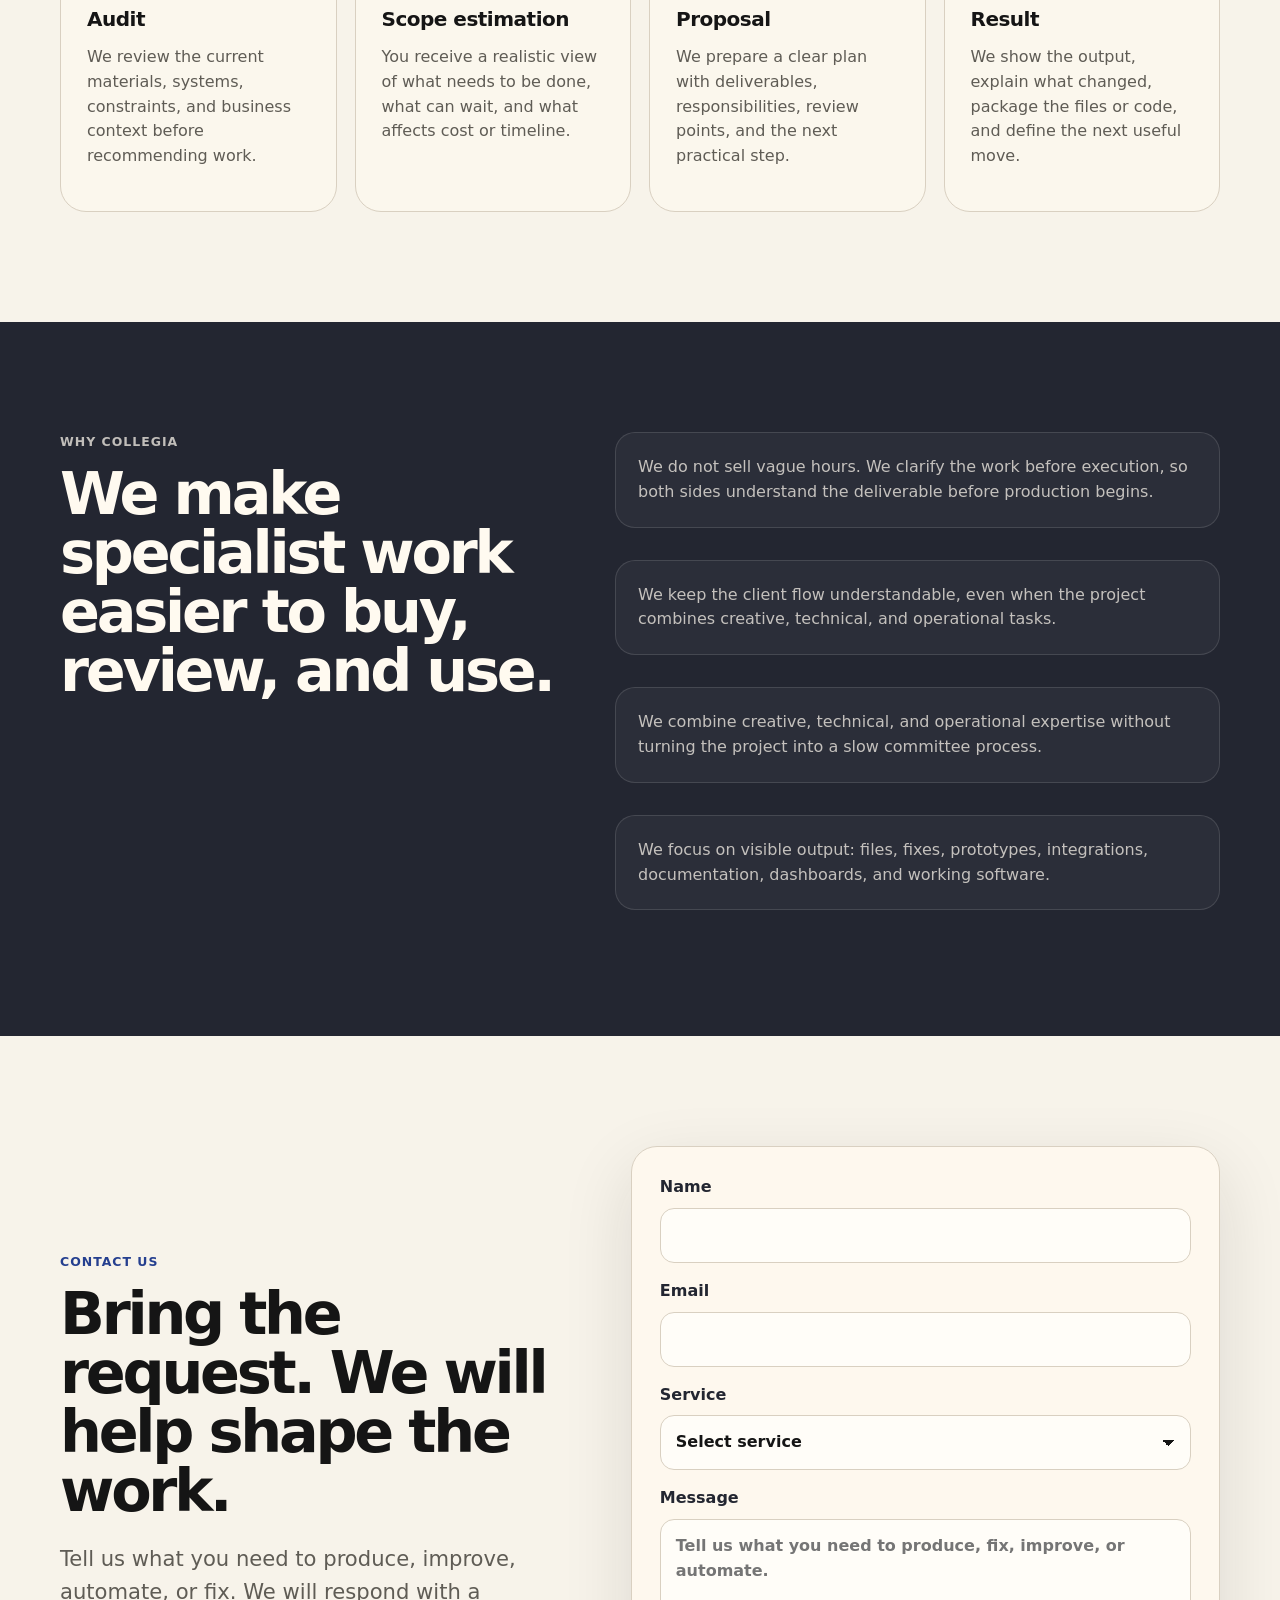
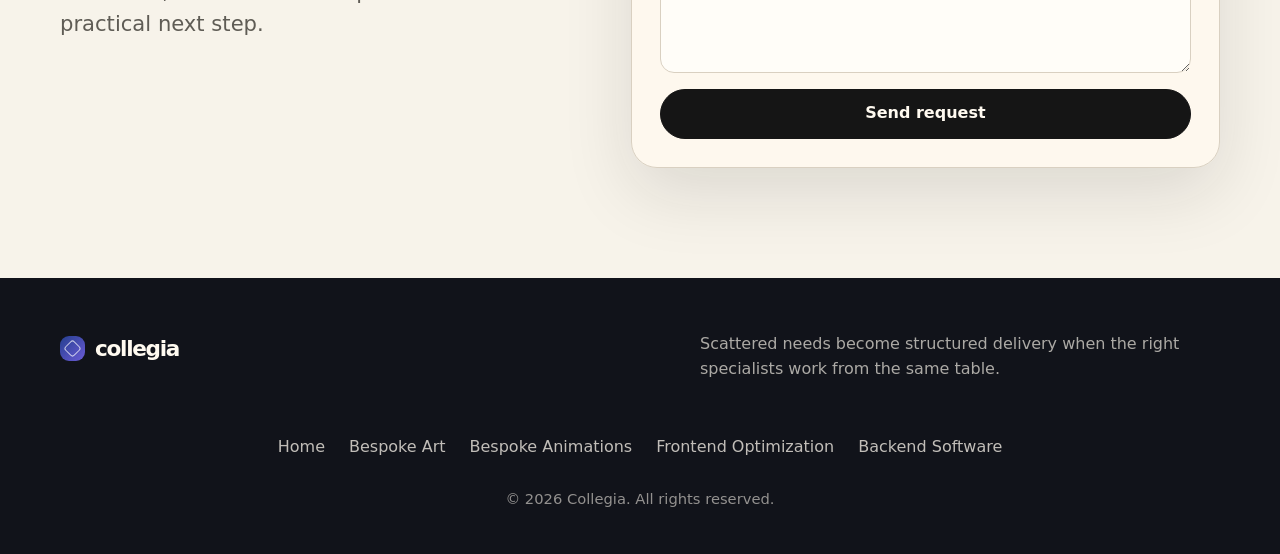
==== commit 0708bb18: "Add files via upload" ====
--- a/index.html
+++ b/index.html
@@ -54,19 +54,28 @@
       </div>
     </div>
 
-    <div class="hero-visual reveal delay-1" role="img" aria-label="Abstract connected workflow graphic showing audit, scope, and delivery">
-      <div class="node node-a"></div>
-      <div class="node node-b"></div>
-      <div class="node node-c"></div>
-      <div class="node node-d"></div>
-      <div class="flow-card card-a">Audit</div>
-      <div class="flow-card card-b">Scope</div>
-      <div class="flow-card card-c">Delivery</div>
-      <svg class="flow-lines" viewBox="0 0 520 420" aria-hidden="true">
-        <path d="M70 100 C160 40, 250 160, 360 90 S470 130, 430 230" />
-        <path d="M90 300 C190 210, 290 350, 430 250" />
-        <path d="M150 150 C210 230, 300 190, 370 310" />
-      </svg>
+    <div class="hero-visual hero-roadmap-visual reveal delay-1" role="img" aria-label="Clean roadmap graphic showing audit, scope, proposal, and delivery">
+      <div class="roadmap-track" aria-hidden="true"></div>
+      <div class="roadmap-card visual-step-1">
+        <span>01</span>
+        <strong>Audit</strong>
+        <small>Current state</small>
+      </div>
+      <div class="roadmap-card visual-step-2">
+        <span>02</span>
+        <strong>Scope</strong>
+        <small>Work estimate</small>
+      </div>
+      <div class="roadmap-card visual-step-3">
+        <span>03</span>
+        <strong>Proposal</strong>
+        <small>Clear plan</small>
+      </div>
+      <div class="roadmap-card visual-step-4">
+        <span>04</span>
+        <strong>Result</strong>
+        <small>Delivered output</small>
+      </div>
     </div>
   </div>
 </section>
@@ -173,10 +182,11 @@
       <h2>Bring the request. We will help shape the work.</h2>
       <p class="lead">Tell us what you need to produce, improve, automate, or fix. We will respond with a practical next step.</p>
     </div>
-    <form class="contact-form reveal" action="https://formsubmit.co/contactevheniiteslia@gmail.com" method="POST">
+    <form class="contact-form reveal" action="https://formsubmit.co/arbuzov.h@gmail.com" method="POST">
   <input type="hidden" name="_captcha" value="false">
-  <input type="hidden" name="_subject" value="New collegia Website Lead">
+  <input type="hidden" name="_subject" value="New Collegia Website Lead">
   <input type="hidden" name="_template" value="table">
+  <input type="hidden" name="_next" value="https://collegia.biz/thank-you.html">
 
   <label for="home-name">Name
     <input id="home-name" required name="name" type="text" autocomplete="name">
@@ -234,10 +244,11 @@
     <p class="eyebrow">Consultation</p>
     <h2 id="modal-title">Tell us what needs to move forward.</h2>
     <p class="modal-copy">Share the work, the deadline, and the current situation. We will respond with a practical next step.</p>
-<form class="contact-form reveal" action="https://formsubmit.co/contactevheniiteslia@gmail.com" method="POST">
+<form class="contact-form reveal" action="https://formsubmit.co/arbuzov.h@gmail.com" method="POST">
   <input type="hidden" name="_captcha" value="false">
-  <input type="hidden" name="_subject" value="New collegia Website Lead">
+  <input type="hidden" name="_subject" value="New Collegia Website Lead">
   <input type="hidden" name="_template" value="table">
+  <input type="hidden" name="_next" value="https://collegia.biz/thank-you.html">
 
   <label for="modal-name">Name
     <input id="modal-name" required name="name" type="text" autocomplete="name">
--- a/style.css
+++ b/style.css
@@ -253,3 +253,138 @@
   .flow-card{padding:12px 14px}
   .card-a{left:42px}.card-b{right:40px}.card-c{left:90px}
 }
+
+/* === Fix pack: forms, modal, hero roadmap, thank-you page === */
+.hero-roadmap-visual{
+  min-height:460px;
+  padding:34px;
+  display:grid;
+  grid-template-columns:1fr 1fr;
+  grid-template-rows:1fr 1fr;
+  gap:22px;
+  background:
+    radial-gradient(circle at 18% 18%,rgba(107,91,214,.18),transparent 32%),
+    radial-gradient(circle at 88% 16%,rgba(37,63,143,.12),transparent 28%),
+    linear-gradient(145deg,#fff9ec,#ece2d3);
+}
+.hero-roadmap-visual .flow-lines,
+.hero-roadmap-visual .node,
+.hero-roadmap-visual .flow-card{display:none!important}
+.roadmap-track{
+  position:absolute;
+  inset:58px;
+  border:2px solid rgba(37,63,143,.20);
+  border-radius:34px;
+  background:
+    linear-gradient(90deg,transparent 0 48%,rgba(37,63,143,.20) 48% 52%,transparent 52% 100%),
+    linear-gradient(0deg,transparent 0 48%,rgba(37,63,143,.20) 48% 52%,transparent 52% 100%);
+}
+.roadmap-track:before,
+.roadmap-track:after{
+  content:"";
+  position:absolute;
+  border-radius:999px;
+  background:linear-gradient(90deg,var(--blue),var(--violet));
+  opacity:.9;
+}
+.roadmap-track:before{left:12%;right:12%;top:50%;height:4px;transform:translateY(-50%)}
+.roadmap-track:after{top:12%;bottom:12%;left:50%;width:4px;transform:translateX(-50%)}
+.roadmap-card{
+  position:relative;
+  z-index:2;
+  align-self:center;
+  justify-self:center;
+  width:min(210px,100%);
+  min-height:142px;
+  padding:22px;
+  border:1px solid var(--line);
+  border-radius:24px;
+  background:rgba(255,250,240,.88);
+  box-shadow:var(--shadow-soft);
+  display:flex;
+  flex-direction:column;
+  justify-content:center;
+  transition:transform .25s ease, box-shadow .25s ease;
+}
+.roadmap-card:hover{transform:translateY(-6px);box-shadow:var(--shadow)}
+.roadmap-card span{
+  width:42px;
+  height:42px;
+  border-radius:14px;
+  display:inline-flex;
+  align-items:center;
+  justify-content:center;
+  color:var(--white);
+  background:linear-gradient(135deg,var(--blue),var(--violet));
+  font-weight:950;
+  margin-bottom:16px;
+}
+.roadmap-card strong{font-size:1.36rem;letter-spacing:-.04em;color:var(--text)}
+.roadmap-card small{margin-top:4px;color:var(--muted);font-weight:750}
+.visual-step-1{justify-self:start;align-self:start}
+.visual-step-2{justify-self:end;align-self:start}
+.visual-step-3{justify-self:start;align-self:end}
+.visual-step-4{justify-self:end;align-self:end}
+
+.contact-modal{
+  overflow-y:auto;
+  align-items:flex-start;
+  padding:28px 18px;
+}
+.modal-panel{
+  width:min(860px,calc(100vw - 36px));
+  max-height:none;
+  margin:auto;
+  padding:clamp(24px,4vw,44px);
+  padding-top:clamp(54px,5vw,64px);
+  overflow:visible;
+}
+.modal-panel h2{
+  max-width:760px;
+  font-size:clamp(2.35rem,7vw,5.2rem);
+  line-height:.98;
+  letter-spacing:-.065em;
+  margin-bottom:24px;
+}
+.modal-close{
+  right:18px;
+  top:18px;
+  z-index:5;
+  display:flex;
+  align-items:center;
+  justify-content:center;
+  line-height:1;
+}
+.contact-form select{
+  appearance:none;
+  -webkit-appearance:none;
+  background-color:#fffdf8;
+  background-image:linear-gradient(45deg,transparent 50%,var(--text) 50%),linear-gradient(135deg,var(--text) 50%,transparent 50%);
+  background-position:calc(100% - 22px) 50%,calc(100% - 16px) 50%;
+  background-size:6px 6px,6px 6px;
+  background-repeat:no-repeat;
+  padding-right:48px;
+}
+.contact-form button[disabled]{opacity:.68;cursor:not-allowed;transform:none;box-shadow:none}
+.thank-you-main{min-height:calc(100vh - 78px)}
+.thank-you-section{min-height:calc(100vh - 78px);display:flex;align-items:center}
+.thank-you-card{
+  max-width:920px;
+  padding:clamp(32px,6vw,70px);
+  border:1px solid var(--line);
+  border-radius:36px;
+  background:rgba(255,250,240,.82);
+  box-shadow:var(--shadow);
+}
+.thank-you-card h1{font-size:clamp(2.4rem,7vw,5.8rem)}
+
+@media (max-width:760px){
+  .hero-roadmap-visual{min-height:560px;grid-template-columns:1fr;grid-template-rows:repeat(4,1fr);padding:22px}
+  .roadmap-track{inset:36px 50%;width:4px;border:0;background:linear-gradient(var(--blue),var(--violet));transform:translateX(-50%);opacity:.35}
+  .roadmap-track:before,.roadmap-track:after{display:none}
+  .roadmap-card{width:min(280px,100%)}
+  .visual-step-1,.visual-step-2,.visual-step-3,.visual-step-4{justify-self:center;align-self:center}
+  .modal-panel{width:calc(100vw - 24px);padding:52px 18px 22px;border-radius:24px}
+  .modal-panel h2{font-size:clamp(2.1rem,13vw,3.8rem)}
+  .modal-close{right:12px;top:12px;width:40px;height:40px}
+}
